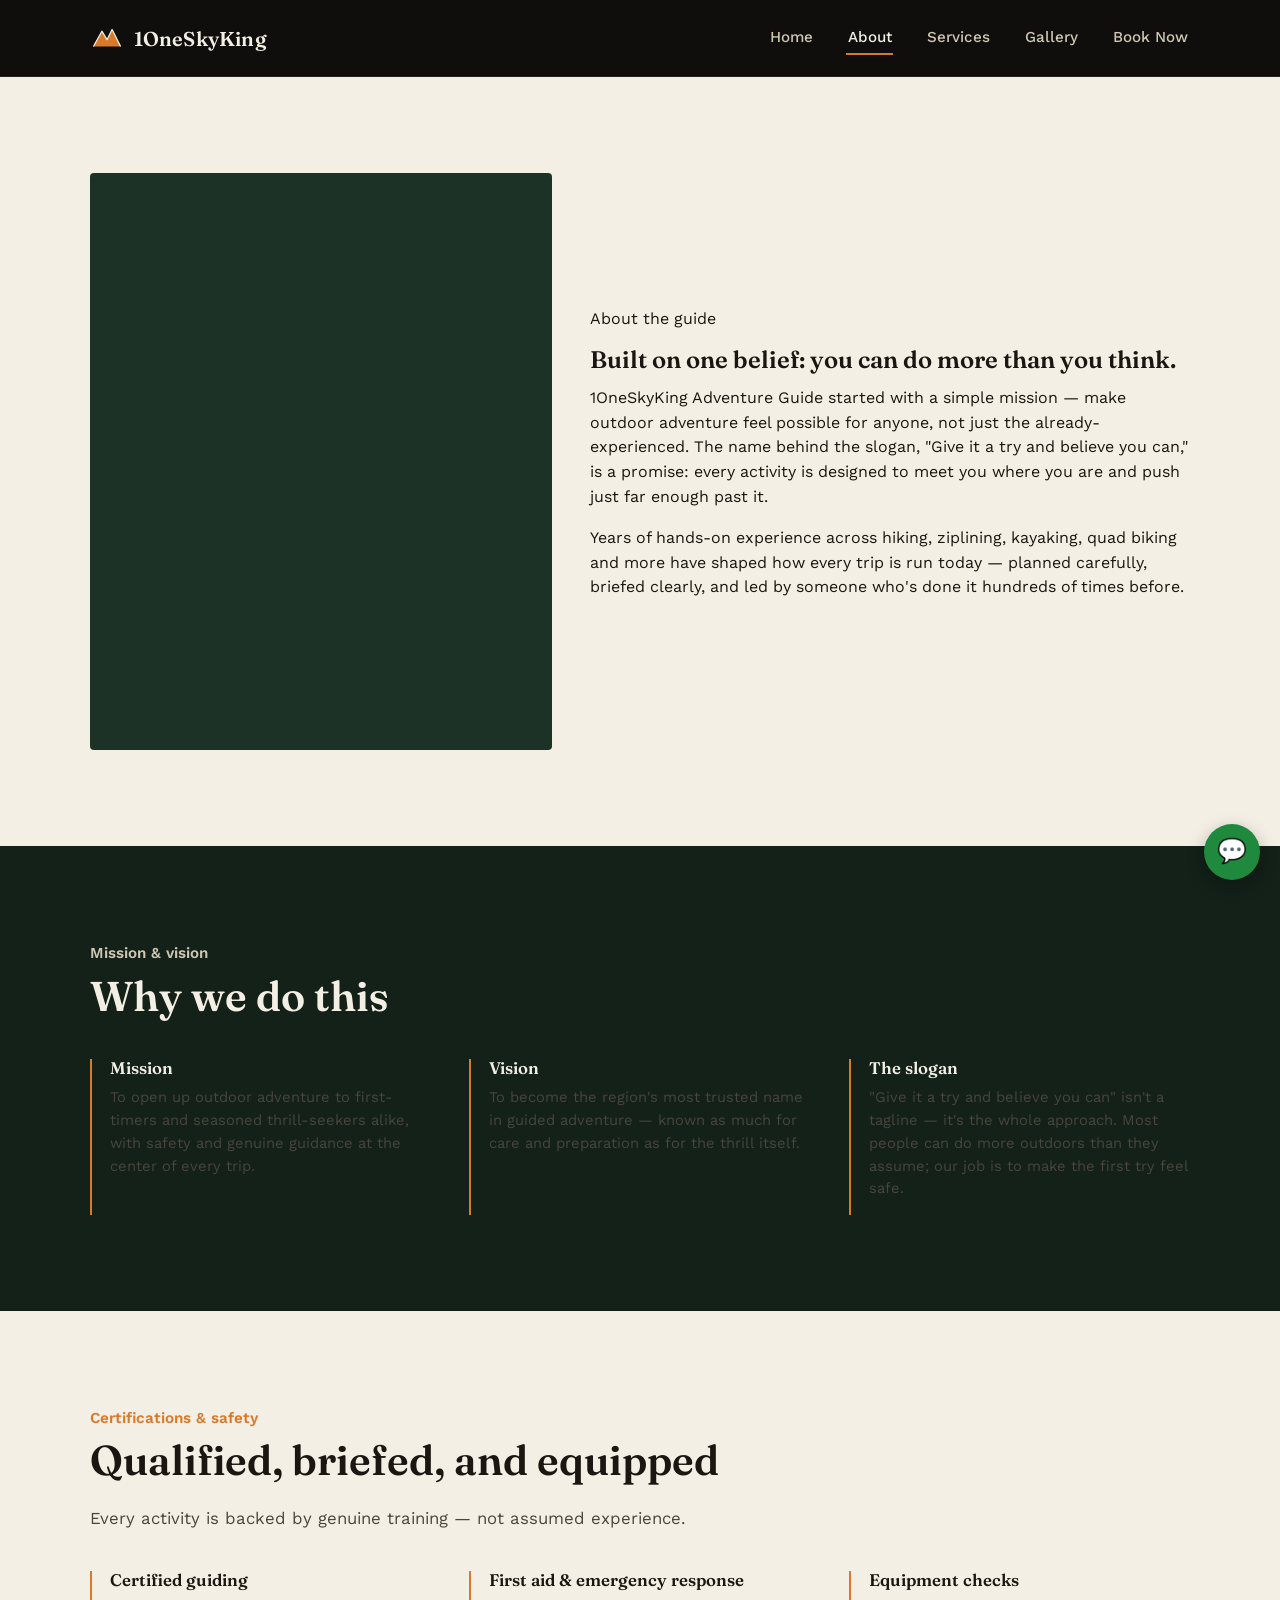
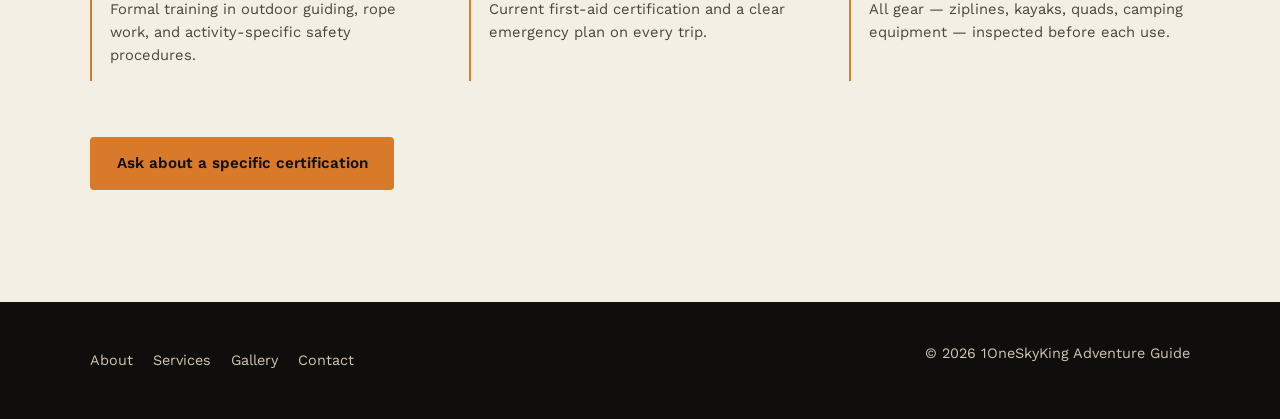
==== about.html @ 1276d013 "First Phase of Website" ====
<!DOCTYPE html>
<html lang="en">
<head>
<meta charset="UTF-8">
<meta name="viewport" content="width=device-width, initial-scale=1.0">
<title>About — 1OneSkyKing Adventure Guide</title>
<meta name="description" content="Meet 1OneSkyKing Adventure Guide — certifications, mission, and the story behind Give it a try and believe you can.">
<link rel="stylesheet" href="css/style.css">
</head>
<body>

<header class="site-header">
  <div class="wrap">
    <a href="index.html" class="logo">
      <svg class="mark" viewBox="0 0 40 40" fill="none" xmlns="http://www.w3.org/2000/svg" aria-hidden="true">
        <path d="M4 30L14 12L20 22L26 10L36 30H4Z" fill="#D97A2B"/>
        <path d="M4 30L14 12L20 22L26 10L36 30" stroke="#F4EFE4" stroke-width="1.5" stroke-linejoin="round" fill="none"/>
      </svg>
      1OneSkyKing
    </a>
    <button class="nav-toggle" aria-expanded="false" aria-controls="primary-nav" aria-label="Toggle menu">☰</button>
    <nav class="primary-nav" id="primary-nav">
      <ul>
        <li><a href="index.html">Home</a></li>
        <li><a href="about.html" aria-current="page">About</a></li>
        <li><a href="services.html">Services</a></li>
        <li><a href="gallery.html">Gallery</a></li>
        <li><a href="contact.html">Book Now</a></li>
      </ul>
    </nav>
  </div>
</header>

<main>
  <section>
    <div class="wrap about-grid">
      <div class="thumb"></div>
      <div>
        <p class="kicker">About the guide</p>
        <h1>Built on one belief: you can do more than you think.</h1>
        <p>1OneSkyKing Adventure Guide started with a simple mission — make outdoor adventure feel possible for anyone, not just the already-experienced. The name behind the slogan, "Give it a try and believe you can," is a promise: every activity is designed to meet you where you are and push just far enough past it.</p>
        <p>Years of hands-on experience across hiking, ziplining, kayaking, quad biking and more have shaped how every trip is run today — planned carefully, briefed clearly, and led by someone who's done it hundreds of times before.</p>
      </div>
    </div>
  </section>

  <section class="section-dark">
    <div class="wrap">
      <div class="section-head">
        <p class="kicker">Mission &amp; vision</p>
        <h2>Why we do this</h2>
      </div>
      <div class="pillar-grid">
        <div class="pillar">
          <h3>Mission</h3>
          <p>To open up outdoor adventure to first-timers and seasoned thrill-seekers alike, with safety and genuine guidance at the center of every trip.</p>
        </div>
        <div class="pillar">
          <h3>Vision</h3>
          <p>To become the region's most trusted name in guided adventure — known as much for care and preparation as for the thrill itself.</p>
        </div>
        <div class="pillar">
          <h3>The slogan</h3>
          <p>"Give it a try and believe you can" isn't a tagline — it's the whole approach. Most people can do more outdoors than they assume; our job is to make the first try feel safe.</p>
        </div>
      </div>
    </div>
  </section>

  <section>
    <div class="wrap">
      <div class="section-head">
        <p class="kicker">Certifications &amp; safety</p>
        <h2>Qualified, briefed, and equipped</h2>
        <p>Every activity is backed by genuine training — not assumed experience.</p>
      </div>
      <div class="pillar-grid">
        <div class="pillar">
          <h3>Certified guiding</h3>
          <p>Formal training in outdoor guiding, rope work, and activity-specific safety procedures.</p>
        </div>
        <div class="pillar">
          <h3>First aid &amp; emergency response</h3>
          <p>Current first-aid certification and a clear emergency plan on every trip.</p>
        </div>
        <div class="pillar">
          <h3>Equipment checks</h3>
          <p>All gear — ziplines, kayaks, quads, camping equipment — inspected before each use.</p>
        </div>
      </div>
      <p class="mt-lg"><a href="contact.html" class="btn btn-primary">Ask about a specific certification</a></p>
    </div>
  </section>
</main>

<footer class="site-footer">
  <div class="wrap">
    <nav>
      <ul>
        <li><a href="about.html">About</a></li>
        <li><a href="services.html">Services</a></li>
        <li><a href="gallery.html">Gallery</a></li>
        <li><a href="contact.html">Contact</a></li>
      </ul>
    </nav>
    <p>© <span id="year"></span> 1OneSkyKing Adventure Guide</p>
  </div>
</footer>

<a href="https://wa.me/000000000000" class="whatsapp-float" aria-label="Chat on WhatsApp" target="_blank" rel="noopener">💬</a>

<script src="js/main.js"></script>
</body>
</html>
---- css/style.css ----
/* =========================================================
   1OneSkyKing Adventure Guide — global stylesheet
   Design tokens
   ========================================================= */
@import url('https://fonts.googleapis.com/css2?family=Fraunces:opsz,wght@9..144,400;9..144,600;9..144,700&family=Work+Sans:wght@400;500;600;700&display=swap');

:root{
  /* color */
  --canopy:      #132119;   /* deep forest green — primary dark */
  --canopy-2:    #1c3226;   /* lighter green for panels */
  --char:        #100e0c;   /* near-black, warm not blue */
  --ember:       #d97a2b;   /* burnt orange accent */
  --gold:        #c99a3d;   /* muted gold accent */
  --bone:        #f4efe4;   /* warm off-white */
  --bone-dim:    #cfc6b3;   /* muted bone for secondary text on dark */
  --ink:         #1a1712;   /* body text on light */

  /* type */
  --display: 'Fraunces', serif;
  --body: 'Work Sans', sans-serif;

  /* layout */
  --maxw: 1180px;
  --gap: clamp(1.25rem, 3vw, 2.5rem);
  --radius: 4px;
}

*, *::before, *::after{ box-sizing: border-box; }

html{ scroll-behavior: smooth; }

body{
  margin:0;
  font-family: var(--body);
  color: var(--ink);
  background: var(--bone);
  line-height: 1.55;
  -webkit-font-smoothing: antialiased;
}

img{ max-width:100%; display:block; }

a{ color: inherit; text-decoration: none; }

h1,h2,h3,h4{
  font-family: var(--display);
  margin: 0 0 0.5em;
  line-height: 1.1;
  font-weight: 600;
}

p{ margin: 0 0 1em; }

.wrap{
  max-width: var(--maxw);
  margin: 0 auto;
  padding: 0 clamp(1.25rem, 4vw, 2.5rem);
}

/* focus visibility */
a:focus-visible, button:focus-visible, input:focus-visible, textarea:focus-visible, select:focus-visible{
  outline: 2px solid var(--ember);
  outline-offset: 3px;
}

@media (prefers-reduced-motion: reduce){
  *{ animation: none !important; transition: none !important; scroll-behavior: auto !important; }
}

/* =========================================================
   Header / Nav
   ========================================================= */
.site-header{
  position: sticky;
  top: 0;
  z-index: 100;
  background: var(--char);
  border-bottom: 1px solid rgba(244,239,228,0.08);
}

.site-header .wrap{
  display:flex;
  align-items:center;
  justify-content:space-between;
  height: 76px;
}

.logo{
  display:flex;
  align-items:center;
  gap:0.6rem;
  font-family: var(--display);
  font-size: 1.25rem;
  color: var(--bone);
  font-weight:600;
  letter-spacing: 0.2px;
}
.logo .mark{
  width:34px; height:34px;
  flex-shrink:0;
}

nav.primary-nav ul{
  list-style:none;
  display:flex;
  gap: clamp(1rem, 2.5vw, 2rem);
  margin:0; padding:0;
}
nav.primary-nav a{
  color: var(--bone-dim);
  font-size: 0.95rem;
  font-weight:500;
  padding: 0.4rem 0.1rem;
  border-bottom: 2px solid transparent;
  transition: color .15s ease, border-color .15s ease;
}
nav.primary-nav a:hover,
nav.primary-nav a[aria-current="page"]{
  color: var(--bone);
  border-color: var(--ember);
}

.nav-toggle{
  display:none;
  background:none;
  border:1px solid rgba(244,239,228,0.3);
  color: var(--bone);
  border-radius: var(--radius);
  width:42px; height:38px;
  font-size:1.1rem;
  cursor:pointer;
}

@media (max-width: 760px){
  .nav-toggle{ display:block; }
  nav.primary-nav{
    position:absolute;
    top:76px; left:0; right:0;
    background: var(--char);
    border-bottom:1px solid rgba(244,239,228,0.08);
    max-height:0;
    overflow:hidden;
    transition: max-height .25s ease;
  }
  nav.primary-nav.open{ max-height: 320px; }
  nav.primary-nav ul{
    flex-direction:column;
    padding: 0.5rem clamp(1.25rem,4vw,2.5rem) 1.25rem;
    gap: 0.25rem;
  }
  nav.primary-nav a{ display:block; padding:0.6rem 0; }
}

/* =========================================================
   Buttons
   ========================================================= */
.btn{
  display:inline-flex;
  align-items:center;
  gap:0.5rem;
  padding: 0.85rem 1.6rem;
  border-radius: var(--radius);
  font-weight:600;
  font-size:0.95rem;
  border: 1px solid transparent;
  cursor:pointer;
  transition: transform .15s ease, background .15s ease, border-color .15s ease, color .15s ease;
}
.btn:hover{ transform: translateY(-2px); }

.btn-primary{
  background: var(--ember);
  color: var(--char);
}
.btn-primary:hover{ background:#e88a3d; }

.btn-outline{
  background: transparent;
  border-color: rgba(244,239,228,0.5);
  color: var(--bone);
}
.btn-outline:hover{ border-color: var(--bone); }

.btn-dark{
  background: var(--char);
  color: var(--bone);
}
.btn-dark:hover{ background:#000; }

/* =========================================================
   Hero
   ========================================================= */
.hero{
  position:relative;
  min-height: 82vh;
  display:flex;
  align-items:flex-end;
  background:
    linear-gradient(180deg, rgba(16,14,12,0.35) 0%, rgba(16,14,12,0.55) 55%, rgba(16,14,12,0.92) 100%),
    var(--canopy) url('../images/hero-adventure.jpg') center/cover no-repeat;
  color: var(--bone);
}
.hero-inner{
  padding-bottom: clamp(2.5rem, 6vw, 5rem);
  max-width: 720px;
}
.hero .eyebrow{
  color: var(--gold);
  font-weight:600;
  font-size:0.95rem;
  margin-bottom:0.75rem;
}
.hero h1{
  font-size: clamp(2.3rem, 5.5vw, 4rem);
  margin-bottom: 0.4em;
}
.hero p.lede{
  font-size: 1.15rem;
  color: var(--bone-dim);
  max-width: 46ch;
}
.hero .cta-row{
  display:flex;
  flex-wrap:wrap;
  gap: 1rem;
  margin-top: 1.75rem;
}

/* =========================================================
   Section scaffolding
   ========================================================= */
section{ padding: clamp(3.5rem, 8vw, 6rem) 0; }

.section-head{
  max-width: 640px;
  margin-bottom: 2.5rem;
}
.section-head .kicker{
  color: var(--ember);
  font-weight:600;
  font-size:0.95rem;
  margin-bottom:0.5rem;
}
.section-head h2{
  font-size: clamp(1.8rem, 3.5vw, 2.6rem);
}
.section-head p{
  color:#4a453d;
  font-size:1.05rem;
}

.section-dark{
  background: var(--canopy);
  color: var(--bone);
}
.section-dark .section-head p{ color: var(--bone-dim); }
.section-dark h2, .section-dark h3{ color: var(--bone); }

/* =========================================================
   Cards — services / gallery
   ========================================================= */
.card-grid{
  display:grid;
  grid-template-columns: repeat(auto-fill, minmax(260px, 1fr));
  gap: var(--gap);
}

.service-card{
  border: 1px solid rgba(26,23,18,0.12);
  border-radius: var(--radius);
  overflow:hidden;
  background:#fff;
  display:flex;
  flex-direction:column;
}
.service-card .thumb{
  aspect-ratio: 4/3;
  background: var(--canopy-2) center/cover no-repeat;
}
.service-card .body{
  padding: 1.25rem 1.4rem 1.5rem;
  display:flex;
  flex-direction:column;
  flex:1;
}
.service-card h3{ font-size:1.15rem; margin-bottom:0.35rem; }
.service-card p{ color:#4a453d; font-size:0.95rem; flex:1; }
.service-card .btn{ align-self:flex-start; margin-top:0.5rem; }

/* full service detail rows used on services.html */
.service-detail{
  display:grid;
  grid-template-columns: 1fr 1.2fr;
  gap: var(--gap);
  align-items:center;
  padding: clamp(2rem, 5vw, 3rem) 0;
  border-bottom: 1px solid rgba(26,23,18,0.1);
}
.service-detail:last-child{ border-bottom:none; }
.service-detail .thumb{
  aspect-ratio: 5/4;
  border-radius: var(--radius);
  background: var(--canopy-2) center/cover no-repeat;
}
.service-detail h3{ font-size:1.5rem; }
.service-detail .meta{
  display:flex; gap:0.75rem; flex-wrap:wrap;
  margin-top:1rem;
}
.service-detail .tag{
  font-size:0.8rem;
  font-weight:600;
  color: var(--canopy);
  background: rgba(19,33,25,0.08);
  padding: 0.3rem 0.7rem;
  border-radius: 999px;
}
@media (max-width: 760px){
  .service-detail{ grid-template-columns:1fr; }
  .service-detail .thumb{ order:-1; }
}

/* =========================================================
   Gallery
   ========================================================= */
.gallery-filters{
  display:flex;
  flex-wrap:wrap;
  gap:0.6rem;
  margin-bottom:2rem;
}
.gallery-filters button{
  font-family:var(--body);
  font-weight:600;
  font-size:0.9rem;
  padding: 0.5rem 1.1rem;
  border-radius: 999px;
  border: 1px solid rgba(26,23,18,0.2);
  background: transparent;
  color: var(--ink);
  cursor:pointer;
  transition: background .15s ease, color .15s ease;
}
.gallery-filters button.active,
.gallery-filters button:hover{
  background: var(--canopy);
  border-color: var(--canopy);
  color: var(--bone);
}
.gallery-grid{
  display:grid;
  grid-template-columns: repeat(auto-fill, minmax(240px,1fr));
  gap: 1rem;
}
.gallery-item{
  aspect-ratio: 1/1;
  border-radius: var(--radius);
  background: var(--canopy-2) center/cover no-repeat;
  position:relative;
  overflow:hidden;
}
.gallery-item .cap{
  position:absolute; left:0; right:0; bottom:0;
  padding: 0.6rem 0.8rem;
  font-size:0.82rem;
  font-weight:600;
  color: var(--bone);
  background: linear-gradient(0deg, rgba(16,14,12,0.85), transparent);
}
.gallery-item.hidden{ display:none; }

/* =========================================================
   About page bits
   ========================================================= */
.about-grid{
  display:grid;
  grid-template-columns: 1fr 1.3fr;
  gap: var(--gap);
  align-items:center;
}
.about-grid .thumb{
  aspect-ratio: 4/5;
  border-radius: var(--radius);
  background: var(--canopy-2) center/cover no-repeat;
}
@media (max-width: 760px){
  .about-grid{ grid-template-columns:1fr; }
}

.pillar-grid{
  display:grid;
  grid-template-columns: repeat(auto-fit, minmax(220px,1fr));
  gap: var(--gap);
  margin-top: 2rem;
}
.pillar{
  border-left: 2px solid var(--ember);
  padding-left: 1.1rem;
}
.pillar h3{ font-size:1.05rem; }
.pillar p{ font-size:0.92rem; color:#4a453d; }

/* =========================================================
   Safety section
   ========================================================= */
.safety-list{
  list-style:none;
  margin:0; padding:0;
  display:grid;
  gap:1rem;
}
.safety-list li{
  display:flex;
  gap:0.9rem;
  align-items:flex-start;
  padding: 1rem 0;
  border-bottom:1px solid rgba(244,239,228,0.12);
}
.safety-list .num{
  font-family: var(--display);
  font-weight:600;
  color: var(--gold);
  font-size:1.1rem;
  flex-shrink:0;
}

/* =========================================================
   Booking / contact
   ========================================================= */
.contact-grid{
  display:grid;
  grid-template-columns: 1.1fr 0.9fr;
  gap: var(--gap);
  align-items:start;
}
@media (max-width: 860px){
  .contact-grid{ grid-template-columns:1fr; }
}

form.booking{
  display:grid;
  gap:1rem;
  background:#fff;
  border:1px solid rgba(26,23,18,0.12);
  border-radius: var(--radius);
  padding: clamp(1.5rem, 3vw, 2.25rem);
}
.field{ display:grid; gap:0.4rem; }
.field label{ font-size:0.9rem; font-weight:600; }
.field input, .field select, .field textarea{
  font-family: var(--body);
  font-size:0.95rem;
  padding:0.75rem 0.9rem;
  border:1px solid rgba(26,23,18,0.25);
  border-radius: var(--radius);
  background:#fdfcf9;
  color: var(--ink);
}
.field textarea{ resize:vertical; min-height:110px; }
.row-2{
  display:grid;
  grid-template-columns:1fr 1fr;
  gap:1rem;
}
@media (max-width:520px){ .row-2{ grid-template-columns:1fr; } }

.form-note{ font-size:0.85rem; color:#6b6656; }
.form-status{ font-size:0.9rem; font-weight:600; min-height:1.2em; }
.form-status.ok{ color:#2b6b3f; }
.form-status.err{ color:#a83232; }

.contact-info{
  display:grid;
  gap:1.5rem;
}
.info-card{
  border:1px solid rgba(26,23,18,0.12);
  border-radius:var(--radius);
  padding:1.4rem 1.5rem;
  background:#fff;
}
.info-card h3{ font-size:1.05rem; margin-bottom:0.5rem; }
.info-card p{ margin:0; color:#4a453d; font-size:0.95rem; }
.info-card a.value{ font-weight:600; color:var(--canopy); }

.social-row{ display:flex; gap:0.85rem; margin-top:0.5rem; }
.social-row a{
  width:38px; height:38px;
  border-radius:50%;
  border:1px solid rgba(26,23,18,0.2);
  display:flex; align-items:center; justify-content:center;
}
.social-row a:hover{ background: var(--canopy); border-color:var(--canopy); color:#fff; }

.map-embed{
  border-radius: var(--radius);
  overflow:hidden;
  border:1px solid rgba(26,23,18,0.12);
  aspect-ratio: 16/9;
}
.map-embed iframe{ width:100%; height:100%; border:0; }

/* Floating WhatsApp button — sitewide */
.whatsapp-float{
  position:fixed;
  right: 1.25rem;
  bottom: 1.25rem;
  z-index: 200;
  width:56px; height:56px;
  border-radius:50%;
  background:#1f8a3d;
  color:#fff;
  display:flex; align-items:center; justify-content:center;
  box-shadow: 0 6px 18px rgba(0,0,0,0.28);
  font-size:1.5rem;
  transition: transform .15s ease;
}
.whatsapp-float:hover{ transform: scale(1.06); }

/* =========================================================
   Footer
   ========================================================= */
footer.site-footer{
  background: var(--char);
  color: var(--bone-dim);
  padding: 2.5rem 0;
  font-size:0.9rem;
}
footer.site-footer .wrap{
  display:flex;
  flex-wrap:wrap;
  gap:1rem;
  align-items:center;
  justify-content:space-between;
}
footer.site-footer nav ul{
  list-style:none; display:flex; gap:1.25rem; margin:0; padding:0; flex-wrap:wrap;
}
footer.site-footer a:hover{ color: var(--bone); }

/* utility */
.center{ text-align:center; }
.mt-lg{ margin-top: clamp(2rem,5vw,3.5rem); }
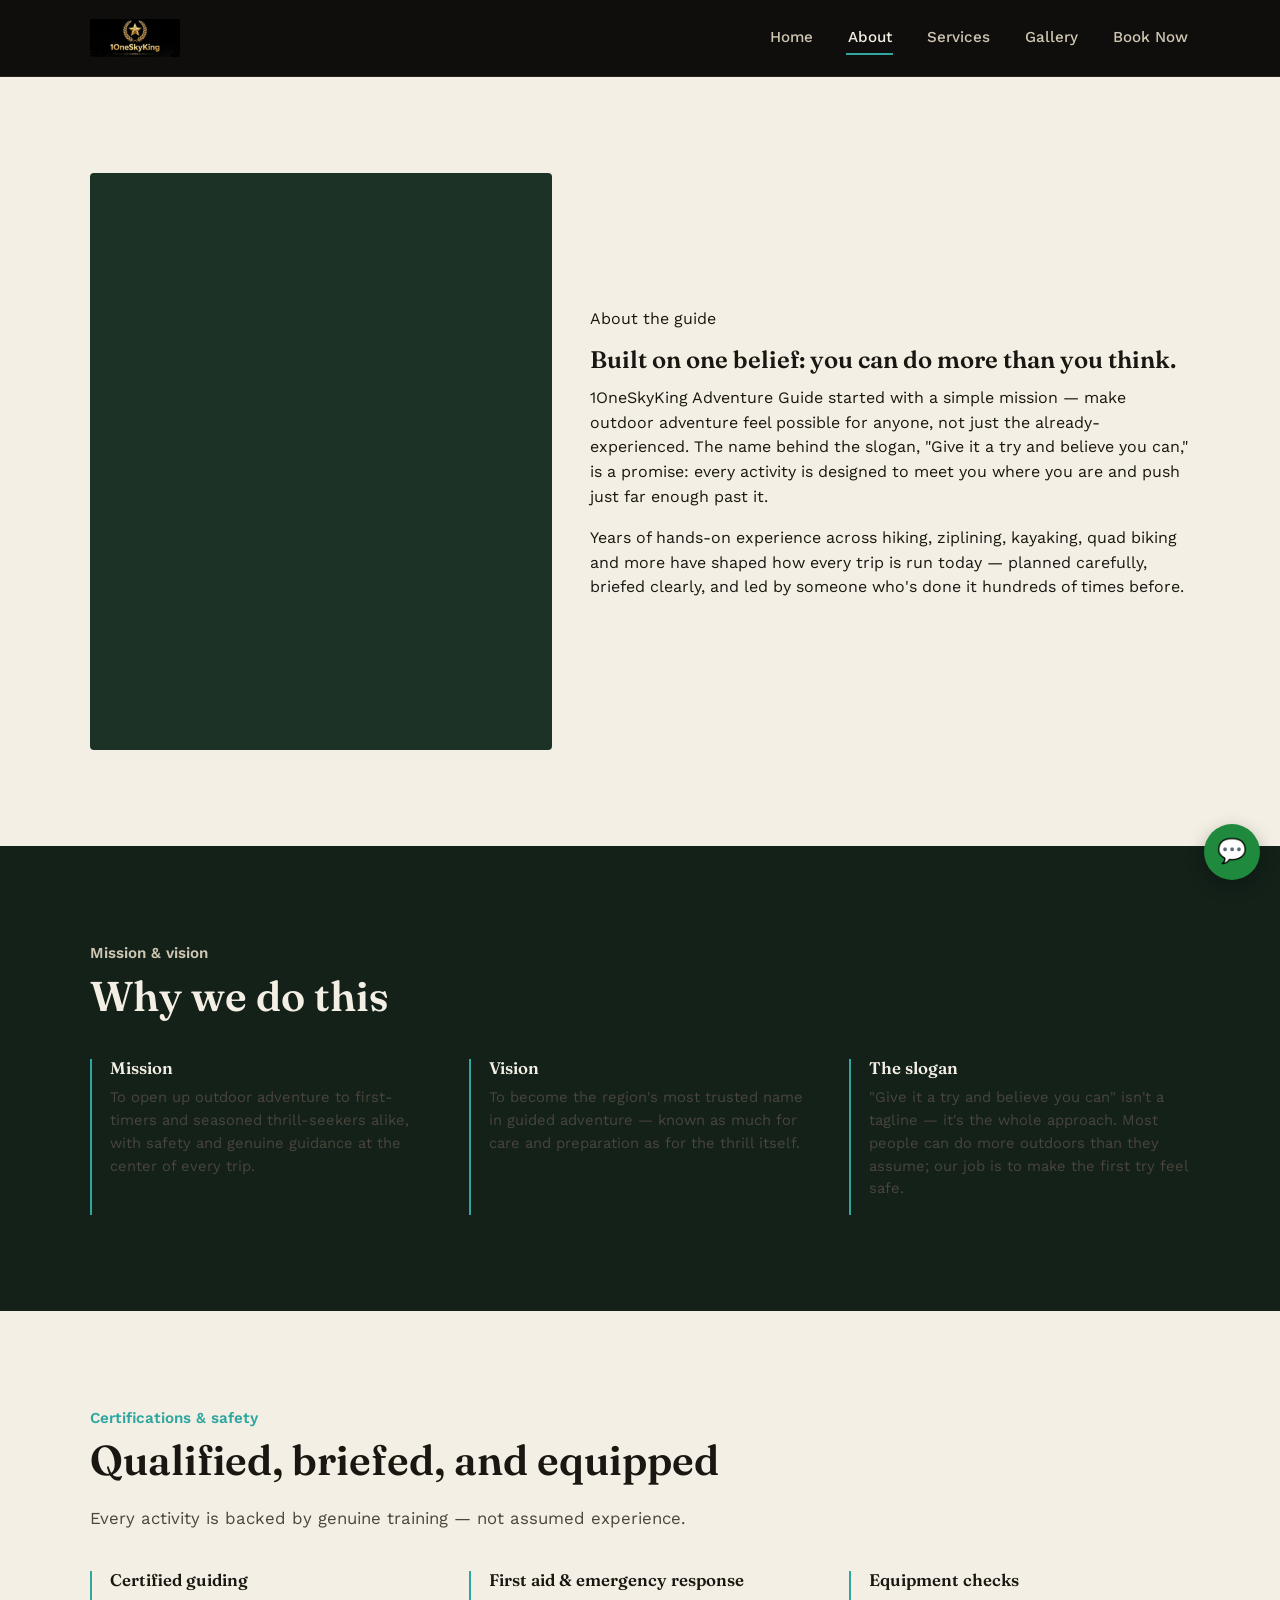
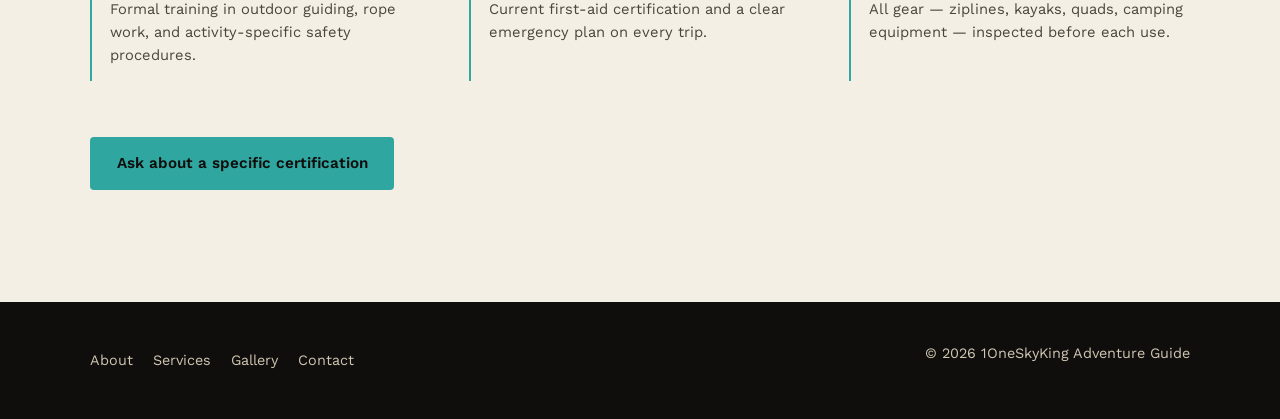
==== commit 0a3c6900: "Changed font style fixed Whatsapp Placeholders" ====
--- a/about.html
+++ b/about.html
@@ -12,12 +12,8 @@
 <header class="site-header">
   <div class="wrap">
     <a href="index.html" class="logo">
-      <svg class="mark" viewBox="0 0 40 40" fill="none" xmlns="http://www.w3.org/2000/svg" aria-hidden="true">
-        <path d="M4 30L14 12L20 22L26 10L36 30H4Z" fill="#D97A2B"/>
-        <path d="M4 30L14 12L20 22L26 10L36 30" stroke="#F4EFE4" stroke-width="1.5" stroke-linejoin="round" fill="none"/>
-      </svg>
-      1OneSkyKing
-    </a>
+  <img src="./images/Logo.jpeg" alt="1OneSkyKing" style="height:38px; width:auto;">
+</a>
     <button class="nav-toggle" aria-expanded="false" aria-controls="primary-nav" aria-label="Toggle menu">☰</button>
     <nav class="primary-nav" id="primary-nav">
       <ul>
--- a/css/style.css
+++ b/css/style.css
@@ -2,14 +2,14 @@
    1OneSkyKing Adventure Guide — global stylesheet
    Design tokens
    ========================================================= */
-@import url('https://fonts.googleapis.com/css2?family=Fraunces:opsz,wght@9..144,400;9..144,600;9..144,700&family=Work+Sans:wght@400;500;600;700&display=swap');
+@import url('https://fonts.googleapis.com/css2?family=Anton&family=Fraunces:opsz,wght@9..144,400;9..144,600;9..144,700&family=Work+Sans:wght@400;500;600;700&display=swap');
 
 :root{
   /* color */
   --canopy:      #132119;   /* deep forest green — primary dark */
   --canopy-2:    #1c3226;   /* lighter green for panels */
   --char:        #100e0c;   /* near-black, warm not blue */
-  --ember:       #d97a2b;   /* burnt orange accent */
+  --ember:       #2fa6a0;    /*Teal */  /*--ember: #e8543a; */
   --gold:        #c99a3d;   /* muted gold accent */
   --bone:        #f4efe4;   /* warm off-white */
   --bone-dim:    #cfc6b3;   /* muted bone for secondary text on dark */
@@ -36,6 +36,7 @@
   background: var(--bone);
   line-height: 1.55;
   -webkit-font-smoothing: antialiased;
+  --header-font: 'Anton', sans-serif;
 }
 
 img{ max-width:100%; display:block; }
@@ -86,6 +87,8 @@
 }
 
 .logo{
+  font-family: var(--header-font);
+  letter-spacing: 0.5px;
   display:flex;
   align-items:center;
   gap:0.6rem;
@@ -192,15 +195,33 @@
    ========================================================= */
 .hero{
   position:relative;
+  overflow:hidden;
   min-height: 82vh;
   display:flex;
   align-items:flex-end;
-  background:
-    linear-gradient(180deg, rgba(16,14,12,0.35) 0%, rgba(16,14,12,0.55) 55%, rgba(16,14,12,0.92) 100%),
-    var(--canopy) url('../images/hero-adventure.jpg') center/cover no-repeat;
-  color: var(--bone);
-}
+  color: var(--bone);
+}
+.hero::before{
+  content:'';
+  position:absolute;
+  inset:0;
+  background: linear-gradient(180deg, rgba(16,14,12,0.35) 0%, rgba(16,14,12,0.55) 55%, rgba(16,14,12,0.92) 100%);
+  z-index:1;
+}
+.hero-slide{
+  position:absolute;
+  inset:0;
+  background-position:center;
+  background-size:cover;
+  opacity:0;
+  transition: opacity 1.4s ease;
+  z-index:0;
+}
+.hero-slide.active{ opacity:1; }
+
 .hero-inner{
+  position:relative;
+  z-index:2;
   padding-bottom: clamp(2.5rem, 6vw, 5rem);
   max-width: 720px;
 }
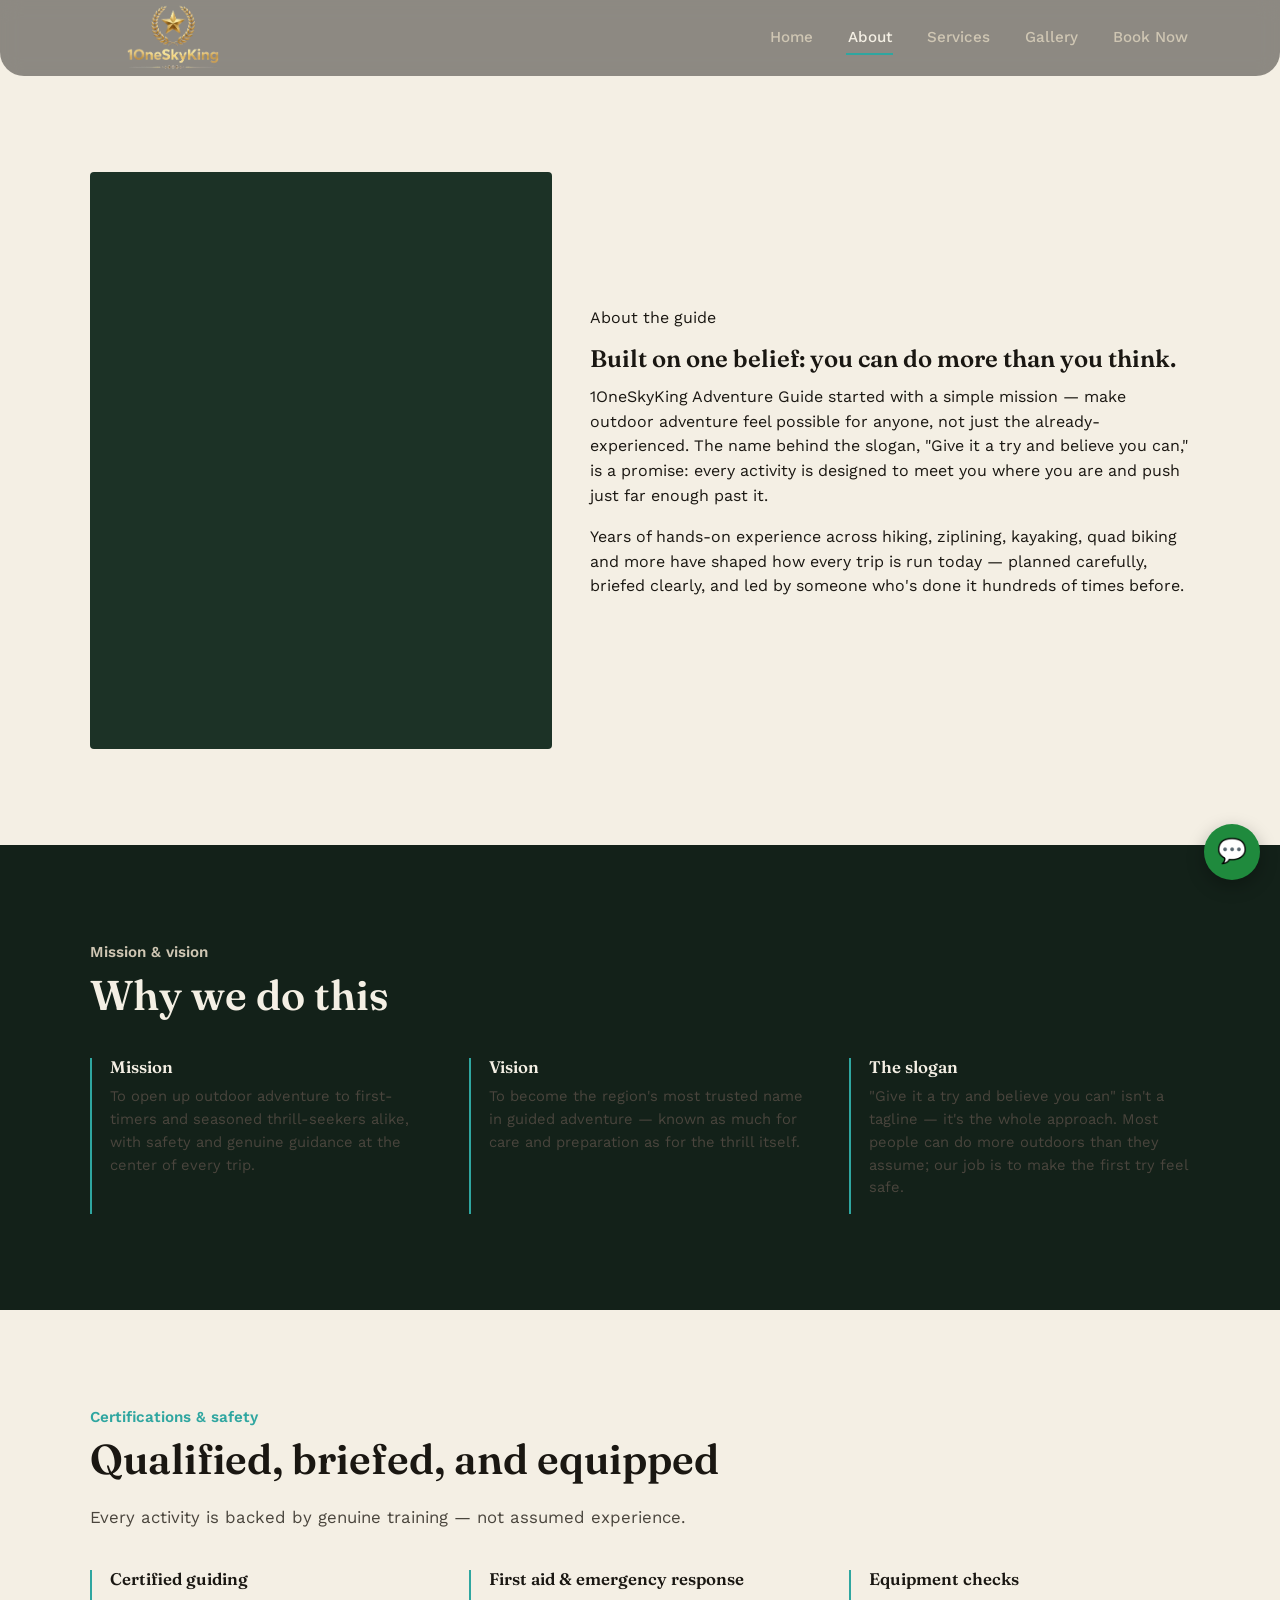
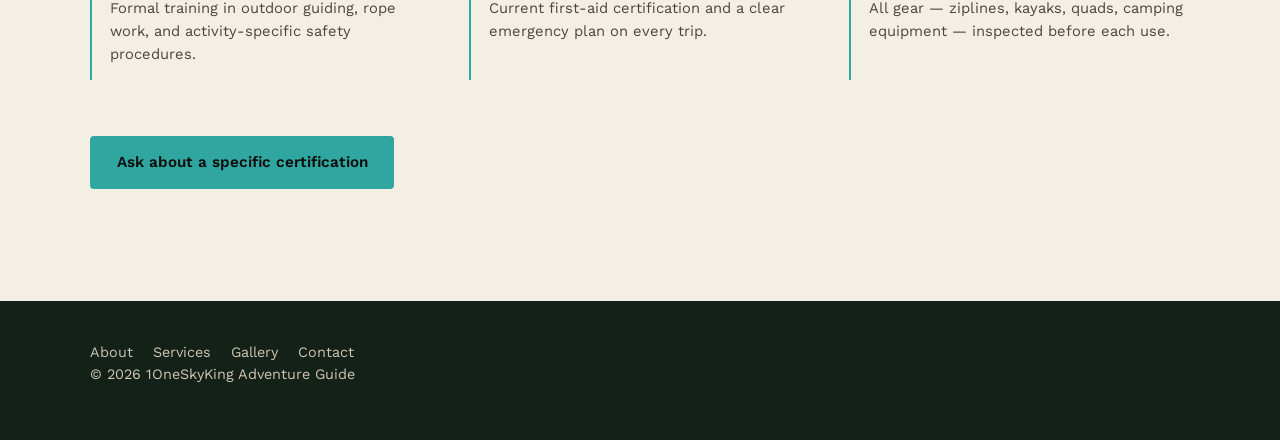
==== commit 362023b9: "Made more Changes" ====
--- a/about.html
+++ b/about.html
@@ -12,7 +12,7 @@
 <header class="site-header">
   <div class="wrap">
     <a href="index.html" class="logo">
-  <img src="./images/Logo.jpeg" alt="1OneSkyKing" style="height:38px; width:auto;">
+  <img src="./images/Logo.png" alt="1OneSkyKing" style="height:70px; width:auto;">
 </a>
     <button class="nav-toggle" aria-expanded="false" aria-controls="primary-nav" aria-label="Toggle menu">☰</button>
     <nav class="primary-nav" id="primary-nav">
@@ -103,7 +103,7 @@
   </div>
 </footer>
 
-<a href="https://wa.me/000000000000" class="whatsapp-float" aria-label="Chat on WhatsApp" target="_blank" rel="noopener">💬</a>
+<a href="https://wa.me/+233246155531" class="whatsapp-float" aria-label="Chat on WhatsApp" target="_blank" rel="noopener">💬</a>
 
 <script src="js/main.js"></script>
 </body>
--- a/css/style.css
+++ b/css/style.css
@@ -75,8 +75,11 @@
   position: sticky;
   top: 0;
   z-index: 100;
-  background: var(--char);
-  border-bottom: 1px solid rgba(244,239,228,0.08);
+  background: rgba(16,14,12,0.45);
+  backdrop-filter: blur(10px);
+  -webkit-backdrop-filter: blur(10px);
+  border-bottom: none;
+  border-radius: 0 0 24px 24px;
 }
 
 .site-header .wrap{
@@ -547,13 +550,13 @@
   padding: 2.5rem 0;
   font-size:0.9rem;
 }
-footer.site-footer .wrap{
-  display:flex;
-  flex-wrap:wrap;
-  gap:1rem;
-  align-items:center;
-  justify-content:space-between;
-}
+footer.site-footer{
+  background: var(--canopy);   /* was: var(--char) */
+  color: var(--bone-dim);
+  padding: 2.5rem 0;
+  font-size:0.9rem;
+}
+
 footer.site-footer nav ul{
   list-style:none; display:flex; gap:1.25rem; margin:0; padding:0; flex-wrap:wrap;
 }
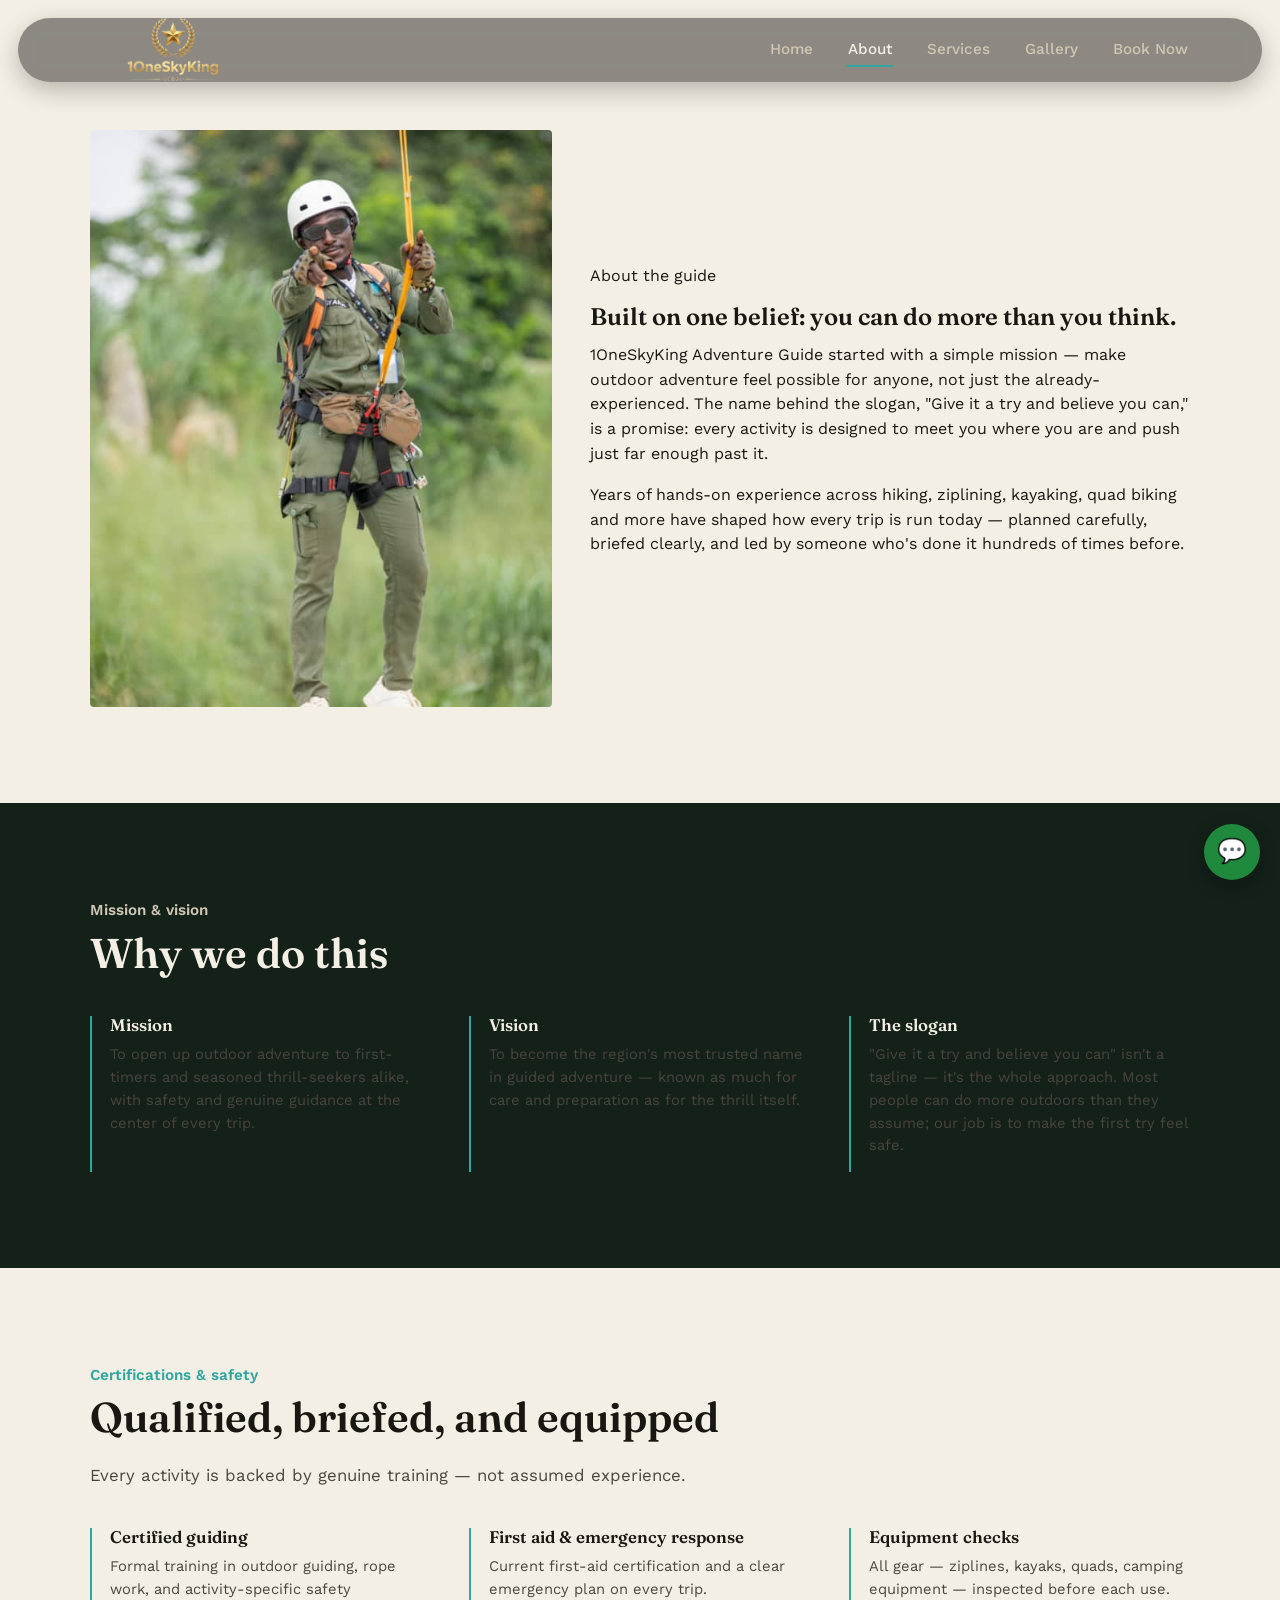
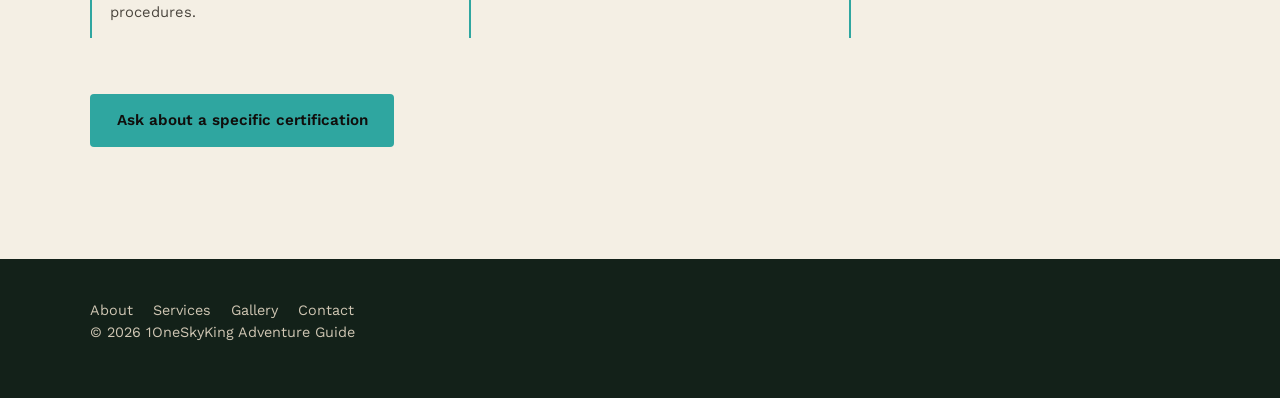
==== commit 9e330e91: "Made more Changes" ====
--- a/about.html
+++ b/about.html
@@ -30,7 +30,7 @@
 <main>
   <section>
     <div class="wrap about-grid">
-      <div class="thumb"></div>
+      <div class="thumb" style="background-image:url('images/Potentialhero.jpeg')"></div>
       <div>
         <p class="kicker">About the guide</p>
         <h1>Built on one belief: you can do more than you think.</h1>
--- a/css/style.css
+++ b/css/style.css
@@ -72,38 +72,46 @@
    Header / Nav
    ========================================================= */
 .site-header{
-  position: sticky;
-  top: 0;
-  z-index: 100;
+  position: fixed;
+  top: 18px;
+  left: 18px;
+  right: 18px;
+  z-index: 1000;
   background: rgba(16,14,12,0.45);
   backdrop-filter: blur(10px);
   -webkit-backdrop-filter: blur(10px);
-  border-bottom: none;
-  border-radius: 0 0 24px 24px;
+  border-radius: 999px;
+  box-shadow: 0 8px 24px rgba(0,0,0,0.25);
 }
 
 .site-header .wrap{
   display:flex;
   align-items:center;
   justify-content:space-between;
-  height: 76px;
+  height: 64px;
+  max-width: 1180px;
+}
+
+/* pages without a hero need room so content doesn't hide under the floating bar */
+main > section:first-child:not(.hero){
+  padding-top: 130px;
 }
 
 .logo{
-  font-family: var(--header-font);
-  letter-spacing: 0.5px;
   display:flex;
   align-items:center;
   gap:0.6rem;
-  font-family: var(--display);
-  font-size: 1.25rem;
+  font-family: var(--header-font, var(--display));
+  font-size: 1.15rem;
   color: var(--bone);
   font-weight:600;
   letter-spacing: 0.2px;
 }
-.logo .mark{
-  width:34px; height:34px;
-  flex-shrink:0;
+.logo img{
+  height: 26px;
+  width: auto;
+  max-height: 100%;
+  object-fit: contain;
 }
 
 nav.primary-nav ul{
@@ -131,7 +139,7 @@
   background:none;
   border:1px solid rgba(244,239,228,0.3);
   color: var(--bone);
-  border-radius: var(--radius);
+  border-radius: 999px;
   width:42px; height:38px;
   font-size:1.1rem;
   cursor:pointer;
@@ -141,9 +149,11 @@
   .nav-toggle{ display:block; }
   nav.primary-nav{
     position:absolute;
-    top:76px; left:0; right:0;
-    background: var(--char);
-    border-bottom:1px solid rgba(244,239,228,0.08);
+    top: calc(100% + 10px);
+    left:0; right:0;
+    background: rgba(16,14,12,0.9);
+    backdrop-filter: blur(10px);
+    border-radius: 20px;
     max-height:0;
     overflow:hidden;
     transition: max-height .25s ease;
@@ -151,7 +161,7 @@
   nav.primary-nav.open{ max-height: 320px; }
   nav.primary-nav ul{
     flex-direction:column;
-    padding: 0.5rem clamp(1.25rem,4vw,2.5rem) 1.25rem;
+    padding: 0.5rem 1.5rem 1.25rem;
     gap: 0.25rem;
   }
   nav.primary-nav a{ display:block; padding:0.6rem 0; }
@@ -197,6 +207,7 @@
    Hero
    ========================================================= */
 .hero{
+  margin-top: -96px;
   position:relative;
   overflow:hidden;
   min-height: 82vh;
@@ -354,22 +365,21 @@
   margin-bottom:2rem;
 }
 .gallery-filters button{
-  font-family:var(--body);
-  font-weight:600;
-  font-size:0.9rem;
-  padding: 0.5rem 1.1rem;
-  border-radius: 999px;
-  border: 1px solid rgba(26,23,18,0.2);
+  font-family: var(--body);
+  font-weight:600;
+  font-size:0.95rem;
+  padding: 0.3rem 0;
+  border: none;
+  border-bottom: 2px solid transparent;
   background: transparent;
   color: var(--ink);
   cursor:pointer;
-  transition: background .15s ease, color .15s ease;
+  transition: border-color .2s ease, color .2s ease;
 }
 .gallery-filters button.active,
 .gallery-filters button:hover{
-  background: var(--canopy);
-  border-color: var(--canopy);
-  color: var(--bone);
+  border-bottom-color: var(--ember);
+  color: var(--canopy);
 }
 .gallery-grid{
   display:grid;
@@ -565,3 +575,14 @@
 /* utility */
 .center{ text-align:center; }
 .mt-lg{ margin-top: clamp(2rem,5vw,3.5rem); }
+
+.service-taglist{
+  font-family: var(--display);
+  font-size: 1.1rem;
+  color: var(--canopy);
+  letter-spacing: 0.3px;
+}
+.service-taglist:hover{
+  letter-spacing: 0.6px;
+  transition: letter-spacing 0.3s ease;
+}
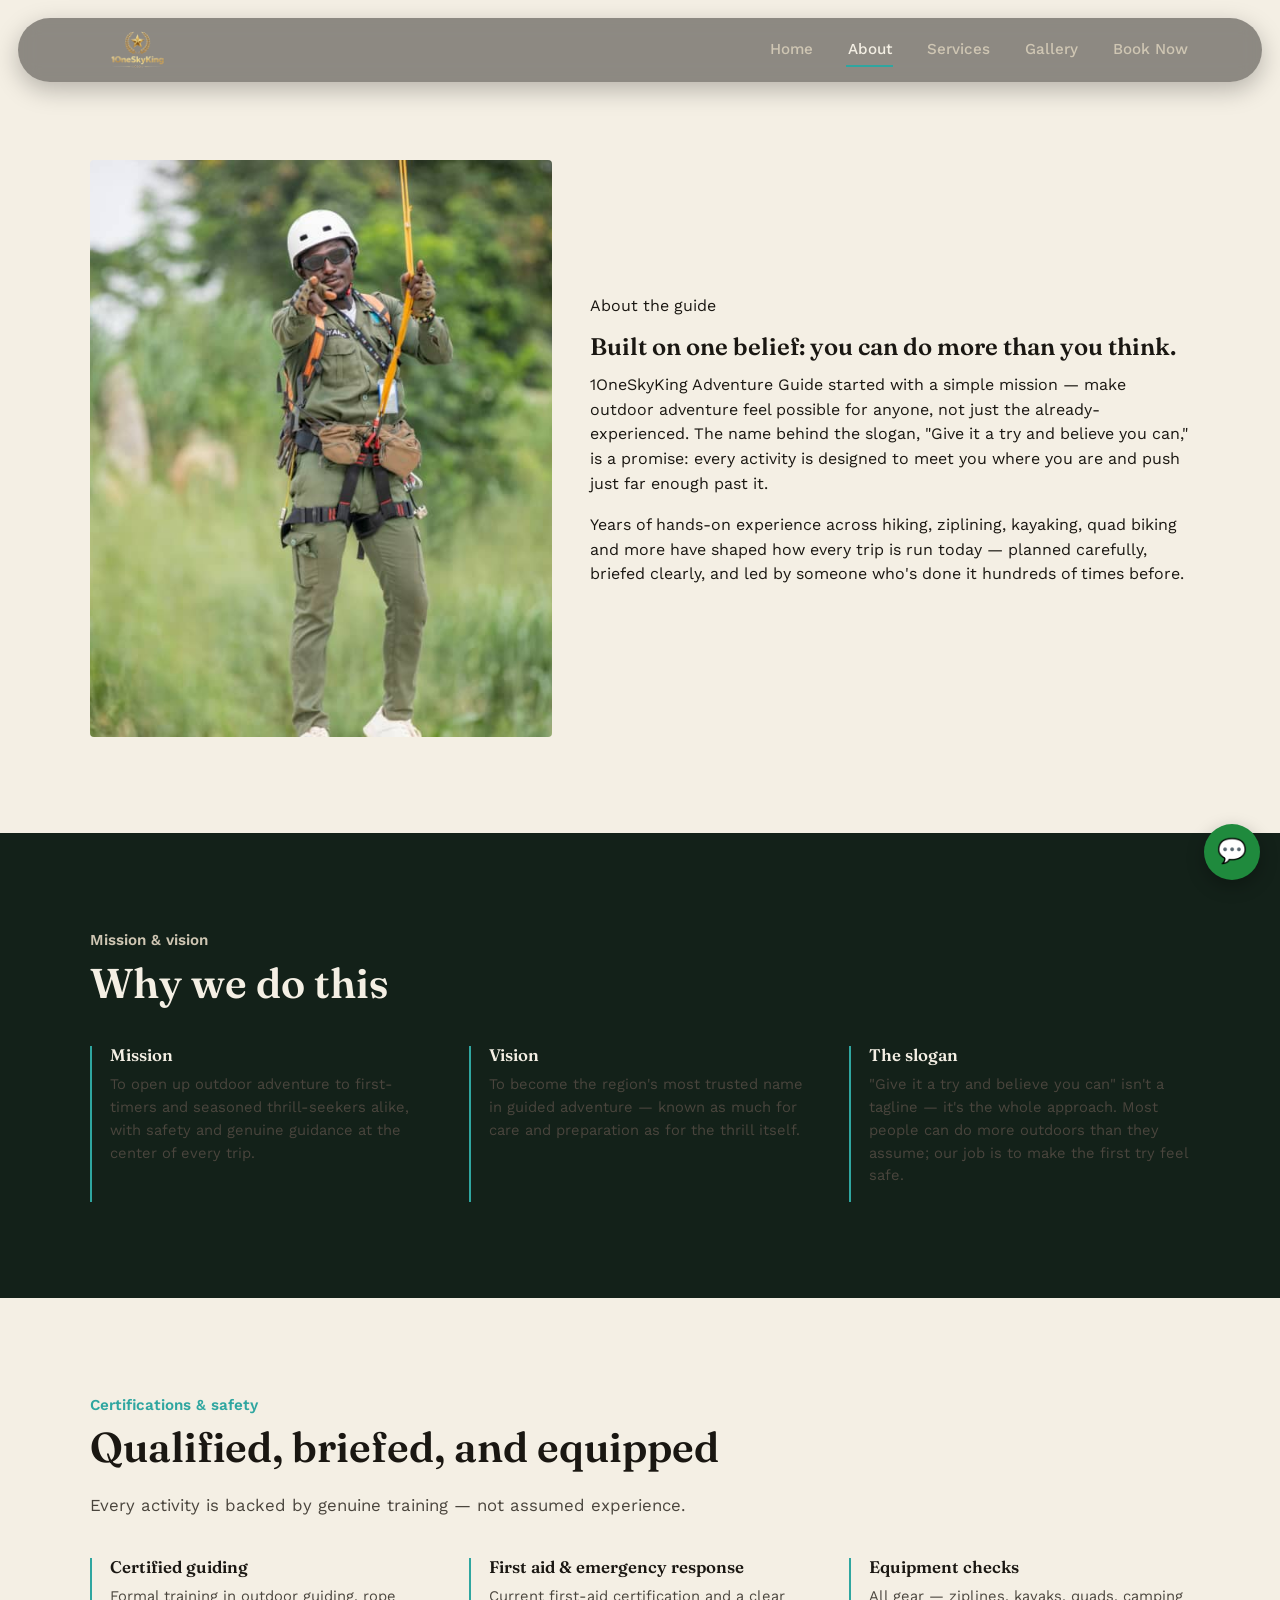
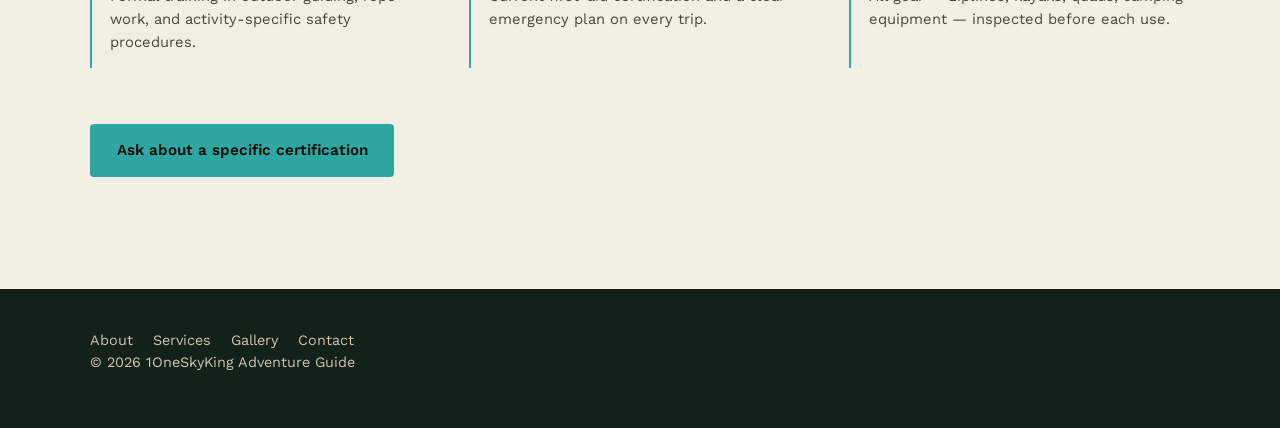
==== commit d03b4116: "Made more Changes" ====
--- a/about.html
+++ b/about.html
@@ -12,7 +12,7 @@
 <header class="site-header">
   <div class="wrap">
     <a href="index.html" class="logo">
-  <img src="./images/Logo.png" alt="1OneSkyKing" style="height:70px; width:auto;">
+  <img src="./images/Logo.png" alt="1OneSkyKing" style="height:40px; width:auto;">
 </a>
     <button class="nav-toggle" aria-expanded="false" aria-controls="primary-nav" aria-label="Toggle menu">☰</button>
     <nav class="primary-nav" id="primary-nav">
--- a/css/style.css
+++ b/css/style.css
@@ -72,11 +72,10 @@
    Header / Nav
    ========================================================= */
 .site-header{
-  position: fixed;
+  position: sticky;
   top: 18px;
-  left: 18px;
-  right: 18px;
-  z-index: 1000;
+  z-index: 100;
+  margin: 0 18px;
   background: rgba(16,14,12,0.45);
   backdrop-filter: blur(10px);
   -webkit-backdrop-filter: blur(10px);
@@ -90,11 +89,6 @@
   justify-content:space-between;
   height: 64px;
   max-width: 1180px;
-}
-
-/* pages without a hero need room so content doesn't hide under the floating bar */
-main > section:first-child:not(.hero){
-  padding-top: 130px;
 }
 
 .logo{
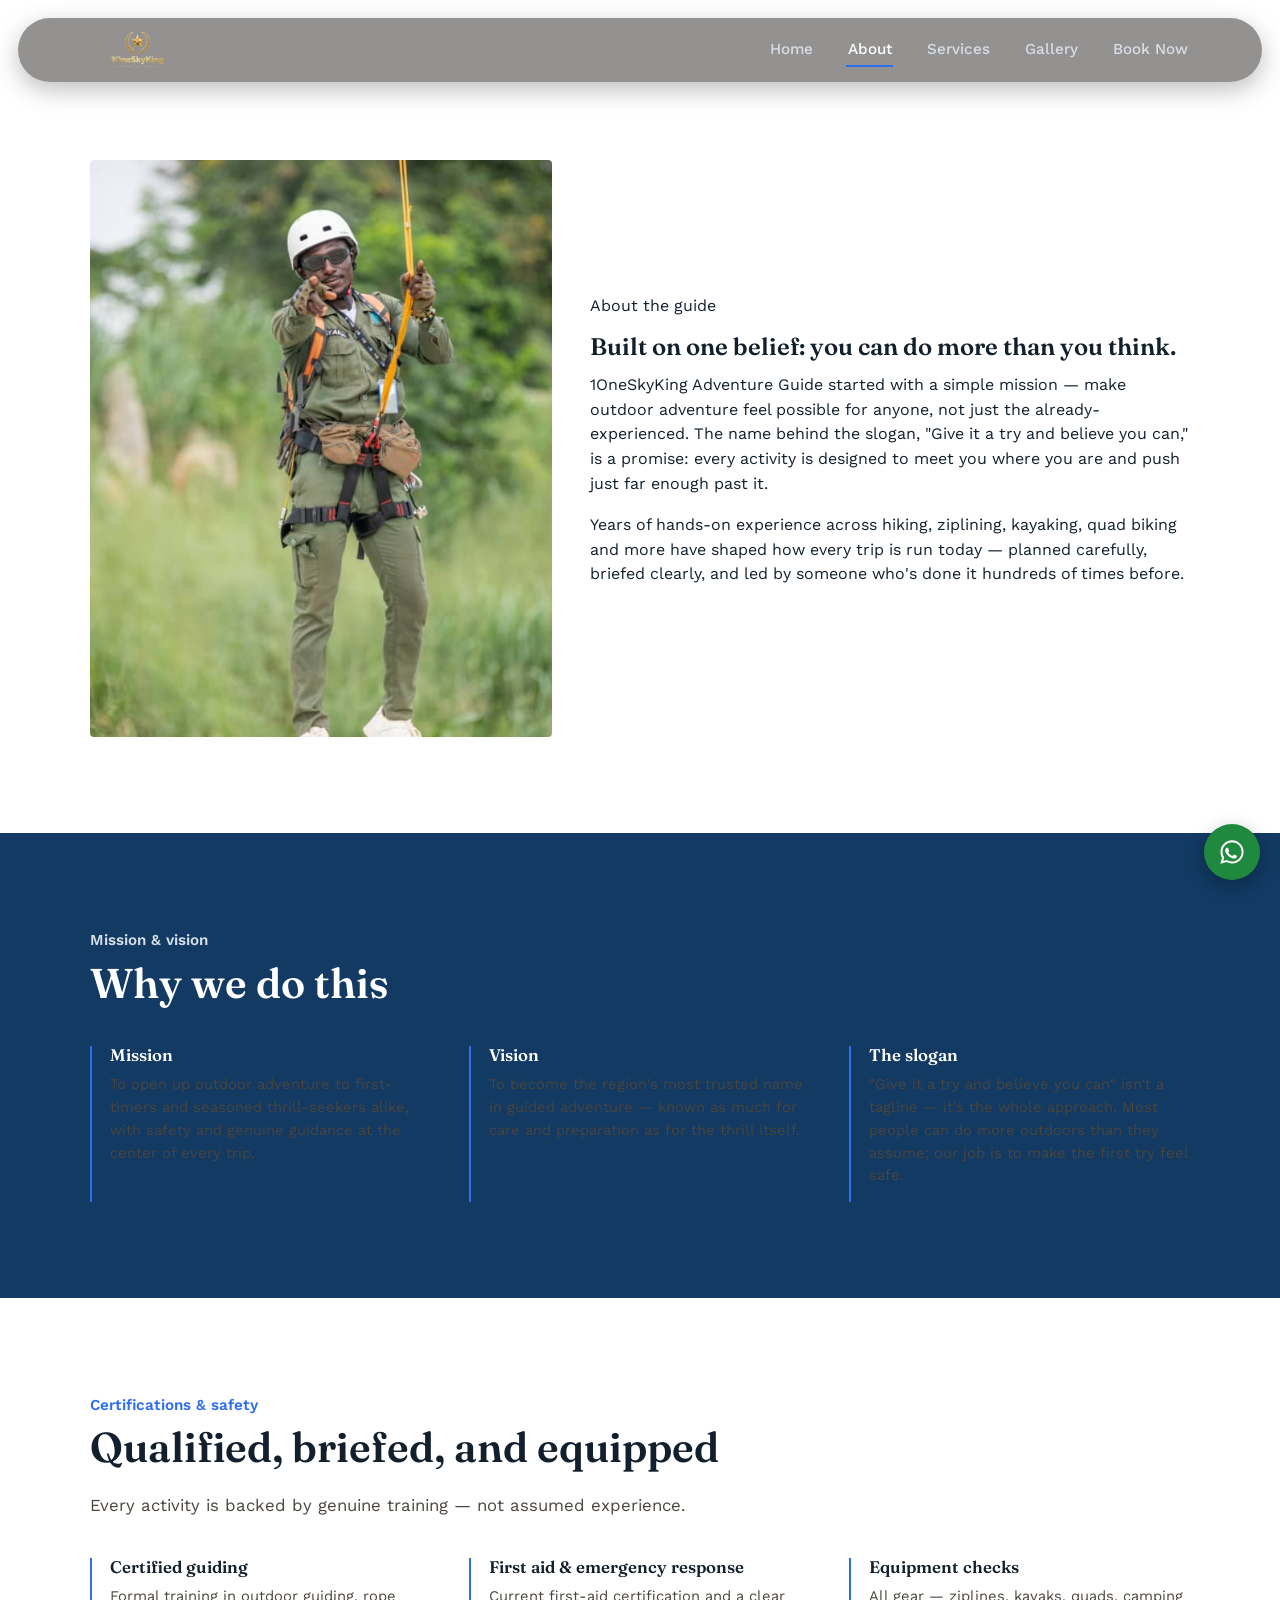
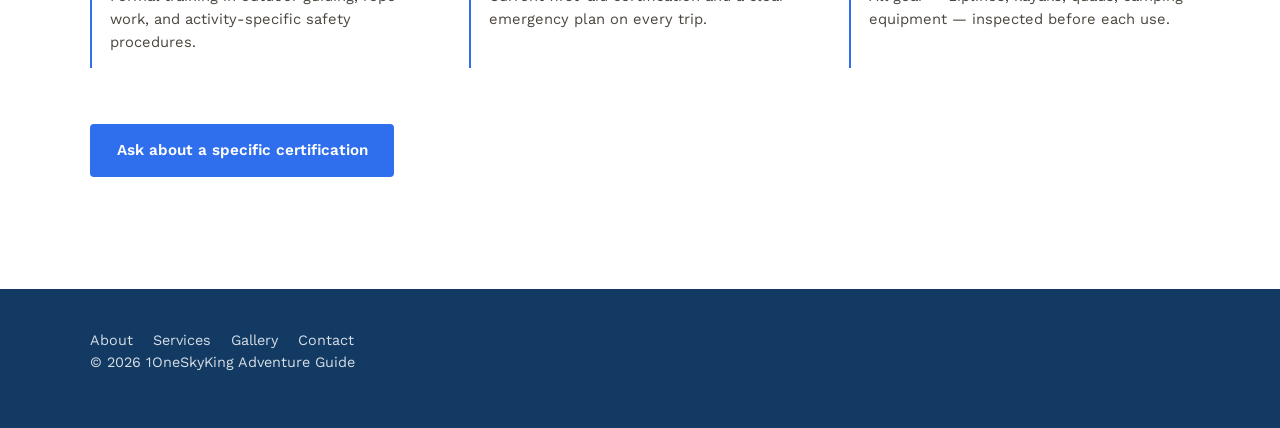
==== commit 03b5b094: "Made in changes" ====
--- a/about.html
+++ b/about.html
@@ -103,7 +103,11 @@
   </div>
 </footer>
 
-<a href="https://wa.me/+233246155531" class="whatsapp-float" aria-label="Chat on WhatsApp" target="_blank" rel="noopener">💬</a>
+<a href="https://wa.me/+233246155531" class="whatsapp-float" aria-label="Chat on WhatsApp" target="_blank" rel="noopener">
+  <svg width="28" height="28" viewBox="0 0 24 24" fill="#fff" aria-hidden="true">
+    <path d="M12.04 2C6.58 2 2.13 6.45 2.13 11.91c0 1.75.46 3.45 1.32 4.95L2 22l5.29-1.39c1.44.79 3.06 1.2 4.71 1.2h.01c5.46 0 9.91-4.45 9.91-9.91 0-2.65-1.03-5.14-2.9-7.01A9.84 9.84 0 0 0 12.04 2m0 1.67a8.2 8.2 0 0 1 5.83 2.42 8.19 8.19 0 0 1 2.41 5.82c0 4.55-3.7 8.24-8.25 8.24-1.44 0-2.86-.38-4.09-1.09l-.29-.17-3.14.82.84-3.06-.19-.31a8.2 8.2 0 0 1-1.26-4.38c0-4.55 3.7-8.24 8.25-8.24m-4.53 4.72c-.16 0-.42.06-.64.31s-.85.83-.85 2.02.87 2.35.99 2.51c.12.16 1.71 2.71 4.24 3.7 2.1.83 2.52.66 2.98.62.46-.04 1.48-.6 1.69-1.19.21-.58.21-1.08.14-1.19-.06-.1-.22-.16-.46-.28s-1.48-.73-1.71-.81c-.23-.08-.4-.12-.56.13-.16.24-.64.81-.79.98-.14.16-.29.18-.53.06-.24-.12-1.03-.38-1.96-1.21-.72-.65-1.22-1.44-1.36-1.68-.14-.24-.02-.37.1-.49.11-.11.24-.28.36-.42.12-.14.16-.24.24-.4.08-.16.04-.3-.02-.42-.06-.12-.56-1.36-.77-1.86-.2-.49-.4-.42-.56-.43-.14-.01-.3-.01-.46-.01"/>
+  </svg>
+</a>
 
 <script src="js/main.js"></script>
 </body>
--- a/css/style.css
+++ b/css/style.css
@@ -6,18 +6,19 @@
 
 :root{
   /* color */
-  --canopy:      #132119;   /* deep forest green — primary dark */
-  --canopy-2:    #1c3226;   /* lighter green for panels */
-  --char:        #100e0c;   /* near-black, warm not blue */
-  --ember:       #2fa6a0;    /*Teal */  /*--ember: #e8543a; */
-  --gold:        #c99a3d;   /* muted gold accent */
-  --bone:        #f4efe4;   /* warm off-white */
-  --bone-dim:    #cfc6b3;   /* muted bone for secondary text on dark */
-  --ink:         #1a1712;   /* body text on light */
+  --canopy:      #123a63;   /* deep blue — primary dark (sections, footer, thumbs) */
+  --canopy-2:    #1e5a91;   /* lighter blue for panels/thumbs */
+  --char:        #0a1420;   /* near-black navy — header base */
+  --ember:       #2f6fed;   /* bold blue — main CTA/accent color */
+  --gold:        #5c6b3f;   /* army green — small accent touches only */
+  --bone:        #ffffff;   /* white — primary light color now */
+  --bone-dim:    #d7dee6;   /* soft blue-white for secondary text on dark */
+  --ink:         #12202e;   /* dark navy text on light backgrounds */
 
   /* type */
   --display: 'Fraunces', serif;
   --body: 'Work Sans', sans-serif;
+  --header-font: 'Anton', sans-serif;
 
   /* layout */
   --maxw: 1180px;
@@ -133,7 +134,7 @@
   background:none;
   border:1px solid rgba(244,239,228,0.3);
   color: var(--bone);
-  border-radius: 999px;
+  border-radius: 6px;
   width:42px; height:38px;
   font-size:1.1rem;
   cursor:pointer;
@@ -180,16 +181,9 @@
 
 .btn-primary{
   background: var(--ember);
-  color: var(--char);
-}
-.btn-primary:hover{ background:#e88a3d; }
-
-.btn-outline{
-  background: transparent;
-  border-color: rgba(244,239,228,0.5);
-  color: var(--bone);
-}
-.btn-outline:hover{ border-color: var(--bone); }
+  color: #ffffff;  
+}
+.btn-primary:hover{ background:#4a80f0; }
 
 .btn-dark{
   background: var(--char);
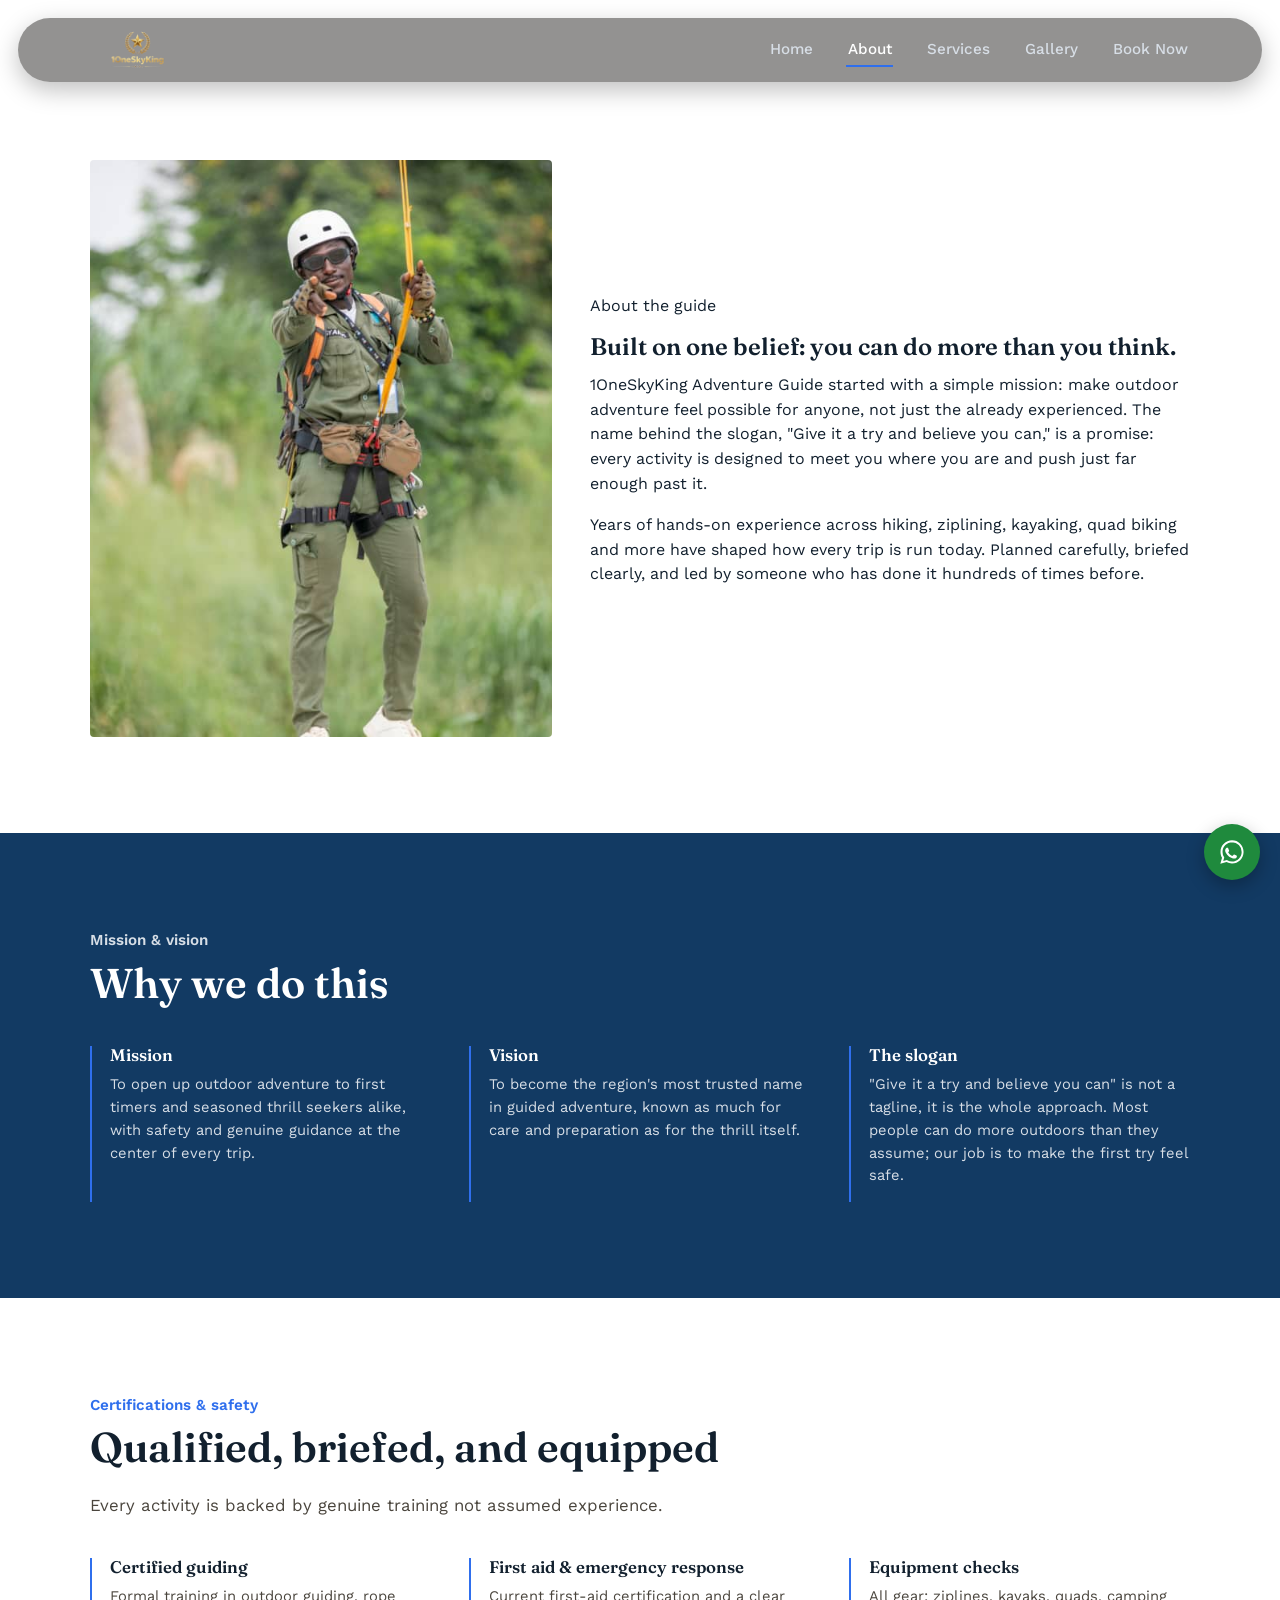
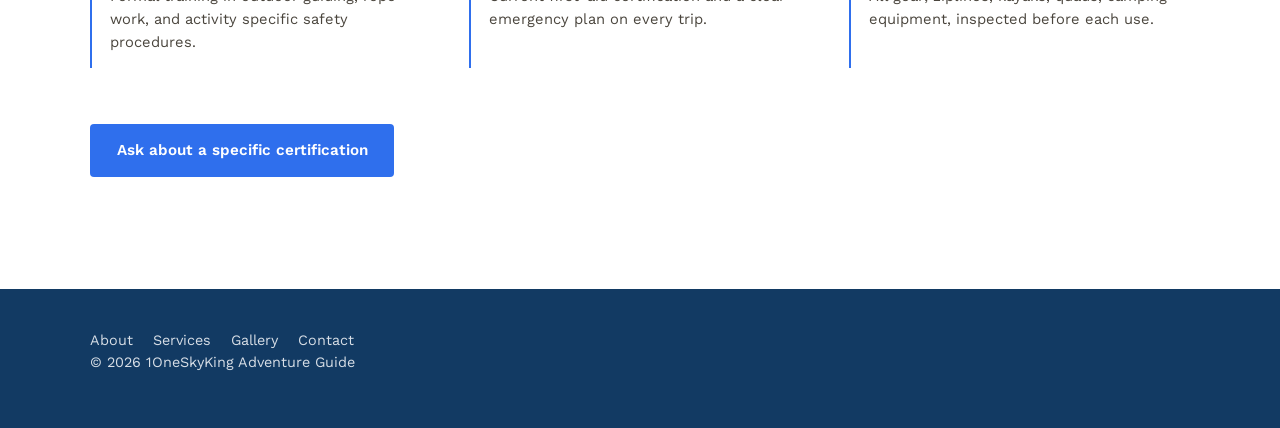
==== commit 502793e4: "Made changes" ====
--- a/about.html
+++ b/about.html
@@ -34,8 +34,8 @@
       <div>
         <p class="kicker">About the guide</p>
         <h1>Built on one belief: you can do more than you think.</h1>
-        <p>1OneSkyKing Adventure Guide started with a simple mission — make outdoor adventure feel possible for anyone, not just the already-experienced. The name behind the slogan, "Give it a try and believe you can," is a promise: every activity is designed to meet you where you are and push just far enough past it.</p>
-        <p>Years of hands-on experience across hiking, ziplining, kayaking, quad biking and more have shaped how every trip is run today — planned carefully, briefed clearly, and led by someone who's done it hundreds of times before.</p>
+        <p>1OneSkyKing Adventure Guide started with a simple mission: make outdoor adventure feel possible for anyone, not just the already experienced. The name behind the slogan, "Give it a try and believe you can," is a promise: every activity is designed to meet you where you are and push just far enough past it.</p>
+        <p>Years of hands-on experience across hiking, ziplining, kayaking, quad biking and more have shaped how every trip is run today. Planned carefully, briefed clearly, and led by someone who has done it hundreds of times before.</p>
       </div>
     </div>
   </section>
@@ -49,15 +49,15 @@
       <div class="pillar-grid">
         <div class="pillar">
           <h3>Mission</h3>
-          <p>To open up outdoor adventure to first-timers and seasoned thrill-seekers alike, with safety and genuine guidance at the center of every trip.</p>
+          <p>To open up outdoor adventure to first timers and seasoned thrill seekers alike, with safety and genuine guidance at the center of every trip.</p>
         </div>
         <div class="pillar">
           <h3>Vision</h3>
-          <p>To become the region's most trusted name in guided adventure — known as much for care and preparation as for the thrill itself.</p>
+          <p>To become the region's most trusted name in guided adventure, known as much for care and preparation as for the thrill itself.</p>
         </div>
         <div class="pillar">
           <h3>The slogan</h3>
-          <p>"Give it a try and believe you can" isn't a tagline — it's the whole approach. Most people can do more outdoors than they assume; our job is to make the first try feel safe.</p>
+          <p>"Give it a try and believe you can" is not a tagline, it is the whole approach. Most people can do more outdoors than they assume; our job is to make the first try feel safe.</p>
         </div>
       </div>
     </div>
@@ -68,12 +68,12 @@
       <div class="section-head">
         <p class="kicker">Certifications &amp; safety</p>
         <h2>Qualified, briefed, and equipped</h2>
-        <p>Every activity is backed by genuine training — not assumed experience.</p>
+        <p>Every activity is backed by genuine training not assumed experience.</p>
       </div>
       <div class="pillar-grid">
         <div class="pillar">
           <h3>Certified guiding</h3>
-          <p>Formal training in outdoor guiding, rope work, and activity-specific safety procedures.</p>
+          <p>Formal training in outdoor guiding, rope work, and activity specific safety procedures.</p>
         </div>
         <div class="pillar">
           <h3>First aid &amp; emergency response</h3>
@@ -81,7 +81,7 @@
         </div>
         <div class="pillar">
           <h3>Equipment checks</h3>
-          <p>All gear — ziplines, kayaks, quads, camping equipment — inspected before each use.</p>
+          <p>All gear; ziplines, kayaks, quads, camping equipment, inspected before each use.</p>
         </div>
       </div>
       <p class="mt-lg"><a href="contact.html" class="btn btn-primary">Ask about a specific certification</a></p>
--- a/css/style.css
+++ b/css/style.css
@@ -422,6 +422,8 @@
 .pillar h3{ font-size:1.05rem; }
 .pillar p{ font-size:0.92rem; color:#4a453d; }
 
+.section-dark .pillar h3{ color: var(--bone); }
+.section-dark .pillar p{ color: var(--bone-dim); }
 /* =========================================================
    Safety section
    ========================================================= */
@@ -573,4 +575,11 @@
 .service-taglist:hover{
   letter-spacing: 0.6px;
   transition: letter-spacing 0.3s ease;
+}
+.gallery-item.video-item{ background: var(--char); }
+.gallery-item video{
+  width:100%;
+  height:100%;
+  object-fit:cover;
+  display:block;
 }
